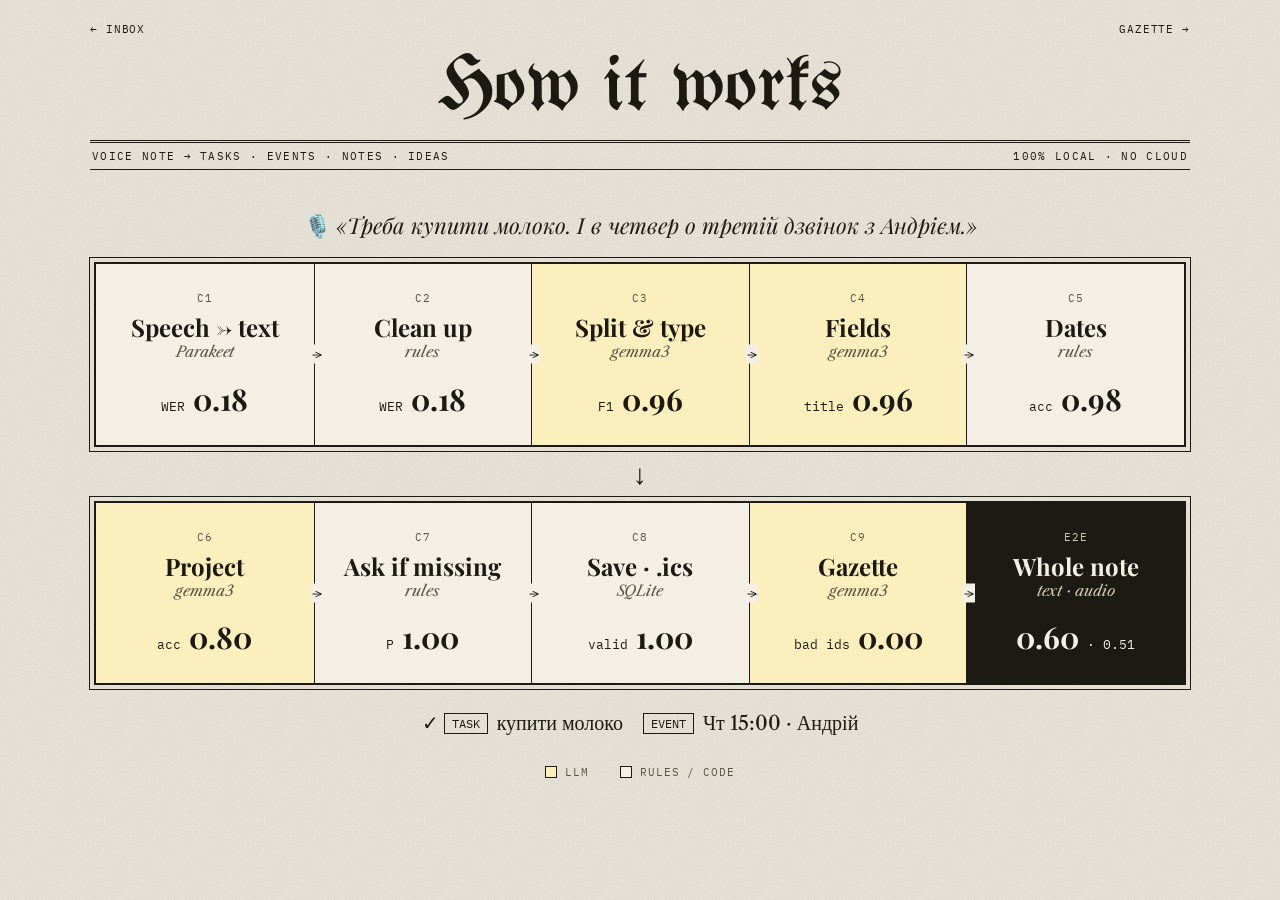
==== inbox/web/architecture.html @ c0250807 "first commit" ====
<!doctype html>
<html lang="en">
<head>
  <meta charset="utf-8">
  <meta name="viewport" content="width=device-width, initial-scale=1">
  <title>Voice Inbox Architecture</title>
  <link rel="preconnect" href="https://fonts.googleapis.com">
  <link rel="preconnect" href="https://fonts.gstatic.com" crossorigin>
  <link href="https://fonts.googleapis.com/css2?family=UnifrakturMaguntia&family=Playfair+Display:ital,wght@0,700;0,900;1,400;1,700&family=Libre+Caslon+Text:ital,wght@0,400;0,700;1,400&family=IBM+Plex+Mono:wght@400;500&display=swap" rel="stylesheet">
  <style>
    :root { --page: #ebe7dd; --paper: #f3efe5; --ink: #1d1a14; --faded: #5b5345; --line: rgba(29,26,20,.22); --sun: #ffe14d; }
    * { box-sizing: border-box; }
    body { margin: 0; background: var(--page); color: var(--ink); font-family: "Libre Caslon Text", Georgia, serif; -webkit-font-smoothing: antialiased; }
    body::before { content: ""; position: fixed; inset: 0; pointer-events: none; opacity: .55; mix-blend-mode: multiply;
      background-image: url("data:image/svg+xml;utf8,<svg xmlns='http://www.w3.org/2000/svg' width='160' height='160'><filter id='n'><feTurbulence type='fractalNoise' baseFrequency='.9' numOctaves='2' stitchTiles='stitch'/><feColorMatrix values='0 0 0 0 0.45  0 0 0 0 0.40  0 0 0 0 0.32  0 0 0 .35 0'/></filter><rect width='100%' height='100%' filter='url(%23n)'/></svg>"); }
    a { color: inherit; }
    .wrap { max-width: 1180px; margin: 0 auto; padding: 22px 40px 60px; position: relative; }
    .mono { font-family: "IBM Plex Mono", monospace; }
    .strip { display: flex; justify-content: space-between; font-family: "IBM Plex Mono", monospace; font-size: 11px; letter-spacing: .08em; text-transform: uppercase; color: var(--faded); }
    .strip a { text-decoration: none; color: var(--ink); }
    .masthead { font-family: "UnifrakturMaguntia", serif; font-weight: 400; font-size: clamp(40px, 6.5vw, 78px); text-align: center; margin: 14px 0 0; line-height: 1; }
    .dateline { border-top: 3px double var(--ink); border-bottom: 1px solid var(--ink); margin-top: 12px; padding: 6px 2px; display: flex; justify-content: space-between; font-family: "IBM Plex Mono", monospace; font-size: 11px; letter-spacing: .12em; text-transform: uppercase; }
    .kicker { font-family: "IBM Plex Mono", monospace; font-size: 11px; letter-spacing: .14em; text-transform: uppercase; color: var(--faded); }
    h1 { font-family: "Playfair Display", serif; font-weight: 900; font-size: clamp(30px, 4vw, 48px); line-height: 1.05; margin: 22px 0 8px; }
    .lede { font-size: 18px; line-height: 1.55; max-width: 860px; margin: 0 0 26px; }

    /* pipeline diagram */
    .flow { display: grid; grid-template-columns: repeat(5, 1fr); gap: 0; border: 2px solid var(--ink); outline: 1px solid var(--ink); outline-offset: 4px; background: var(--paper); margin: 10px 4px 0; }
    .stage { padding: 14px 14px 16px; border-left: 1px solid var(--ink); position: relative; cursor: pointer; transition: background .15s; }
    .stage:first-child { border-left: 0; }
    .stage:hover, .stage.on { background: #f8eebe; }
    .stage .n { font-family: "IBM Plex Mono", monospace; font-size: 11px; letter-spacing: .1em; color: var(--faded); }
    .stage h3 { font-family: "Playfair Display", serif; font-size: 21px; margin: 4px 0 4px; line-height: 1.1; }
    .stage .tool { font-style: italic; font-size: 13px; color: var(--faded); line-height: 1.35; min-height: 36px; }
    .stage .m { margin-top: 10px; font-family: "IBM Plex Mono", monospace; font-size: 12px; line-height: 1.6; }
    .stage .m b { font-size: 20px; font-family: "Playfair Display", serif; }
    .stage:not(:last-child)::after { content: "→"; position: absolute; right: -9px; top: 14px; background: var(--paper); font-size: 15px; z-index: 2; padding: 0 1px; }
    .tag { display: inline-block; font-family: "IBM Plex Mono", monospace; font-size: 10px; letter-spacing: .08em; text-transform: uppercase; border: 1px solid var(--ink); padding: 1px 5px; margin-top: 8px; }
    .tag.llm { background: var(--sun); }
    .row-label { font-family: "Playfair Display", serif; font-style: italic; font-size: 19px; margin: 34px 0 6px; }

    /* example walk-through */
    .grid { display: grid; grid-template-columns: 1.25fr 1fr; gap: 34px; margin-top: 34px; padding-top: 22px; border-top: 3px double var(--ink); }
    h2 { font-family: "Playfair Display", serif; font-size: 26px; margin: 0 0 4px; }
    .sub { font-style: italic; font-size: 14px; color: var(--faded); margin: 0 0 14px; padding-bottom: 10px; border-bottom: 1px solid var(--ink); }
    .say { font-family: "Playfair Display", serif; font-style: italic; font-size: 20px; line-height: 1.4; margin: 0 0 16px; }
    ol.trace { list-style: none; padding: 0; margin: 0; }
    ol.trace li { display: grid; grid-template-columns: 54px 1fr; gap: 12px; padding: 9px 0; border-top: 1px solid var(--line); font-size: 15px; line-height: 1.45; }
    ol.trace li.on { background: #f8eebe; }
    ol.trace .c { font-family: "IBM Plex Mono", monospace; font-size: 12px; font-weight: 500; padding-top: 2px; }
    code { font-family: "IBM Plex Mono", monospace; font-size: 12.5px; background: var(--paper); border: 1px solid var(--line); padding: 0 4px; }
    table { width: 100%; border-collapse: collapse; font-size: 14.5px; }
    th, td { text-align: left; padding: 6px 4px; border-bottom: 1px solid var(--line); }
    th { font-family: "IBM Plex Mono", monospace; font-size: 10.5px; letter-spacing: .08em; text-transform: uppercase; color: var(--faded); border-bottom: 1px solid var(--ink); }
    td.v { font-family: "IBM Plex Mono", monospace; text-align: right; }
    td.win { font-weight: 700; }
    .box { border: 2px solid var(--ink); outline: 1px solid var(--ink); outline-offset: 3px; padding: 14px 16px; margin-top: 26px; background: var(--paper); }
    .box h3 { font-family: "Playfair Display", serif; font-size: 19px; margin: 0 0 6px; text-align: center; }
    .box ul { margin: 0; padding-left: 18px; font-size: 14.5px; line-height: 1.55; }
    .colophon { border-top: 3px double var(--ink); margin-top: 34px; padding-top: 8px; display: flex; justify-content: space-between; font-family: "IBM Plex Mono", monospace; font-size: 10px; letter-spacing: .06em; text-transform: uppercase; color: var(--faded); }
    @media (max-width: 900px) {
      .wrap { padding: 16px; }
      .flow { grid-template-columns: 1fr 1fr; }
      .stage { border-left: 0; border-top: 1px solid var(--ink); }
      .stage::after { display: none; }
      .grid { grid-template-columns: 1fr; }
    }

    .pipe { margin-top: 40px; }
    .io { text-align: center; font-family: "Playfair Display", serif; font-size: 22px; margin: 0 0 22px; }
    .io.out { margin: 26px 0 0; font-family: "Libre Caslon Text", serif; font-size: 20px; }
    .pill { font-family: "IBM Plex Mono", monospace; font-size: 12px; text-transform: uppercase; border: 1px solid var(--ink); padding: 2px 7px; margin-right: 4px; vertical-align: 2px; }
    .down { text-align: center; font-size: 28px; margin: 10px 0; }
    .stage { padding: 22px 18px; text-align: center; cursor: default; }
    .stage h3 { font-size: 24px; margin: 8px 0 2px; }
    .stage .tool { min-height: 0; font-size: 15px; margin: 0; }
    .stage .m { font-size: 13px; margin-top: 12px; }
    .stage .m b { font-size: 30px; }
    .stage.llm { background: #fbf0bd; }
    .stage.e2e { background: var(--ink); color: var(--paper); }
    .stage.e2e .tool, .stage.e2e .n { color: #cfc6b4; }
    .stage:not(:last-child)::after { top: 50%; transform: translateY(-50%); }
    .stage.e2e::after { display: none; }
    .legend { text-align: center; font-family: "IBM Plex Mono", monospace; font-size: 11px; letter-spacing: .08em; text-transform: uppercase; color: var(--faded); margin-top: 30px; }
    .sw { display: inline-block; width: 12px; height: 12px; background: #fbf0bd; border: 1px solid var(--ink); vertical-align: -2px; }
    .sw.plain { background: var(--paper); }
  </style>
</head>
<body>
<div class="wrap">
  <div class="strip"><a href="/">← Inbox</a><a href="/gazette">Gazette →</a></div>
  <p class="masthead">How it works</p>
  <div class="dateline"><span>Voice note → tasks · events · notes · ideas</span><span>100% local · no cloud</span></div>

  <div class="pipe">
    <div class="io">🎙️ <i>«Треба купити молоко. І в четвер о третій дзвінок з Андрієм.»</i></div>
    <div class="flow">
      <div class="stage"><span class="n">C1</span><h3>Speech → text</h3><p class="tool">Parakeet</p><div class="m">WER <b>0.18</b></div></div>
      <div class="stage"><span class="n">C2</span><h3>Clean up</h3><p class="tool">rules</p><div class="m">WER <b>0.18</b></div></div>
      <div class="stage llm"><span class="n">C3</span><h3>Split &amp; type</h3><p class="tool">gemma3</p><div class="m">F1 <b>0.96</b></div></div>
      <div class="stage llm"><span class="n">C4</span><h3>Fields</h3><p class="tool">gemma3</p><div class="m">title <b>0.96</b></div></div>
      <div class="stage"><span class="n">C5</span><h3>Dates</h3><p class="tool">rules</p><div class="m">acc <b>0.98</b></div></div>
    </div>
    <div class="down">↓</div>
    <div class="flow">
      <div class="stage llm"><span class="n">C6</span><h3>Project</h3><p class="tool">gemma3</p><div class="m">acc <b>0.80</b></div></div>
      <div class="stage"><span class="n">C7</span><h3>Ask if missing</h3><p class="tool">rules</p><div class="m">P <b>1.00</b></div></div>
      <div class="stage"><span class="n">C8</span><h3>Save · .ics</h3><p class="tool">SQLite</p><div class="m">valid <b>1.00</b></div></div>
      <div class="stage llm"><span class="n">C9</span><h3>Gazette</h3><p class="tool">gemma3</p><div class="m">bad ids <b>0.00</b></div></div>
      <div class="stage e2e"><span class="n">E2E</span><h3>Whole note</h3><p class="tool">text · audio</p><div class="m"><b>0.60</b> · 0.51</div></div>
    </div>
    <div class="io out">✓ <span class="pill">task</span> купити молоко &nbsp;&nbsp; <span class="pill">event</span> Чт 15:00 · Андрій</div>
    <p class="legend"><span class="sw"></span> LLM &nbsp;&nbsp; <span class="sw plain"></span> rules / code</p>
  </div>
</div>
</body>
</html>
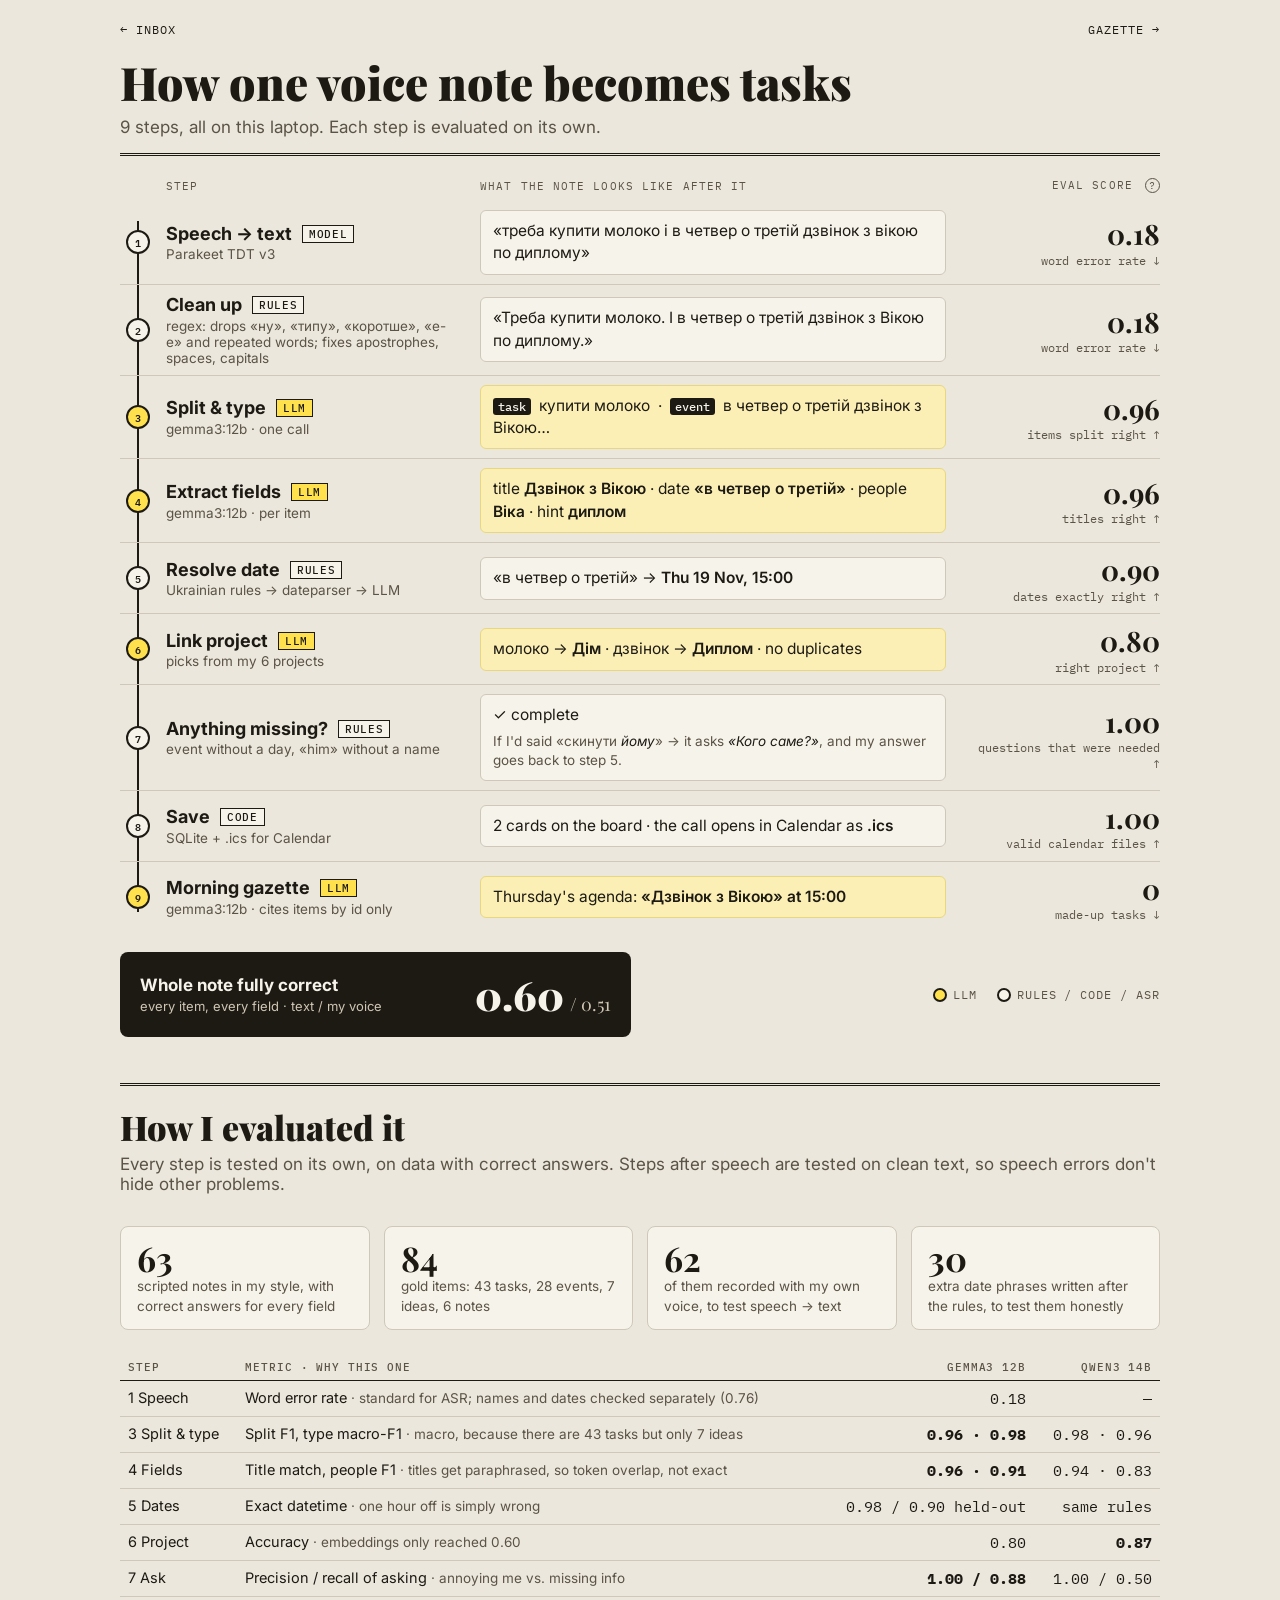
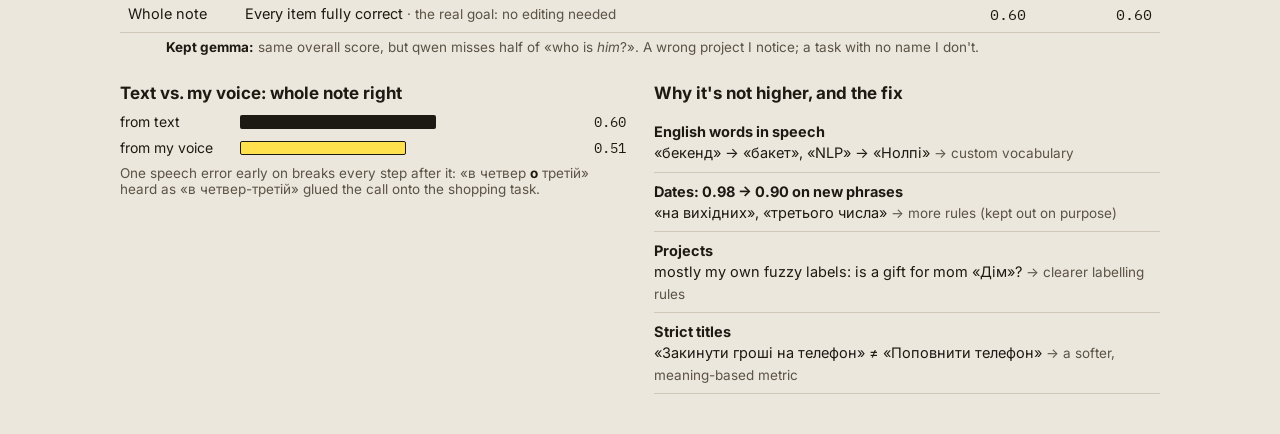
==== commit ab2502c6: "update readme and architecture page" ====
--- a/inbox/web/architecture.html
+++ b/inbox/web/architecture.html
@@ -6,111 +6,192 @@
   <title>Voice Inbox Architecture</title>
   <link rel="preconnect" href="https://fonts.googleapis.com">
   <link rel="preconnect" href="https://fonts.gstatic.com" crossorigin>
-  <link href="https://fonts.googleapis.com/css2?family=UnifrakturMaguntia&family=Playfair+Display:ital,wght@0,700;0,900;1,400;1,700&family=Libre+Caslon+Text:ital,wght@0,400;0,700;1,400&family=IBM+Plex+Mono:wght@400;500&display=swap" rel="stylesheet">
+  <link href="https://fonts.googleapis.com/css2?family=Playfair+Display:ital,wght@0,700;0,900;1,400&family=Inter:wght@400;500;600;700&family=IBM+Plex+Mono:wght@400;500&display=swap" rel="stylesheet">
   <style>
-    :root { --page: #ebe7dd; --paper: #f3efe5; --ink: #1d1a14; --faded: #5b5345; --line: rgba(29,26,20,.22); --sun: #ffe14d; }
+    :root { --page: #ebe7dd; --paper: #f6f3eb; --ink: #1d1a14; --grey: #5b5345; --line: #cfc8b8; --sun: #ffe14d; --llm: #fbefb5; }
     * { box-sizing: border-box; }
-    body { margin: 0; background: var(--page); color: var(--ink); font-family: "Libre Caslon Text", Georgia, serif; -webkit-font-smoothing: antialiased; }
-    body::before { content: ""; position: fixed; inset: 0; pointer-events: none; opacity: .55; mix-blend-mode: multiply;
-      background-image: url("data:image/svg+xml;utf8,<svg xmlns='http://www.w3.org/2000/svg' width='160' height='160'><filter id='n'><feTurbulence type='fractalNoise' baseFrequency='.9' numOctaves='2' stitchTiles='stitch'/><feColorMatrix values='0 0 0 0 0.45  0 0 0 0 0.40  0 0 0 0 0.32  0 0 0 .35 0'/></filter><rect width='100%' height='100%' filter='url(%23n)'/></svg>"); }
+    body { margin: 0; background: var(--page); color: var(--ink); font-family: Inter, system-ui, sans-serif; -webkit-font-smoothing: antialiased; }
     a { color: inherit; }
-    .wrap { max-width: 1180px; margin: 0 auto; padding: 22px 40px 60px; position: relative; }
-    .mono { font-family: "IBM Plex Mono", monospace; }
-    .strip { display: flex; justify-content: space-between; font-family: "IBM Plex Mono", monospace; font-size: 11px; letter-spacing: .08em; text-transform: uppercase; color: var(--faded); }
-    .strip a { text-decoration: none; color: var(--ink); }
-    .masthead { font-family: "UnifrakturMaguntia", serif; font-weight: 400; font-size: clamp(40px, 6.5vw, 78px); text-align: center; margin: 14px 0 0; line-height: 1; }
-    .dateline { border-top: 3px double var(--ink); border-bottom: 1px solid var(--ink); margin-top: 12px; padding: 6px 2px; display: flex; justify-content: space-between; font-family: "IBM Plex Mono", monospace; font-size: 11px; letter-spacing: .12em; text-transform: uppercase; }
-    .kicker { font-family: "IBM Plex Mono", monospace; font-size: 11px; letter-spacing: .14em; text-transform: uppercase; color: var(--faded); }
-    h1 { font-family: "Playfair Display", serif; font-weight: 900; font-size: clamp(30px, 4vw, 48px); line-height: 1.05; margin: 22px 0 8px; }
-    .lede { font-size: 18px; line-height: 1.55; max-width: 860px; margin: 0 0 26px; }
+    .wrap { max-width: 1120px; margin: 0 auto; padding: 22px 40px 40px; }
+    .top { display: flex; justify-content: space-between; font-family: "IBM Plex Mono", monospace; font-size: 12px; letter-spacing: .08em; text-transform: uppercase; }
+    .top a { text-decoration: none; }
+    h1 { font-family: "Playfair Display", serif; font-weight: 900; font-size: 46px; margin: 14px 0 4px; }
+    .norag { color: var(--ink); background: var(--sun); padding: 0 5px; margin-left: 6px; }
+    .sub { font-size: 17px; color: var(--grey); margin: 0 0 22px; padding-bottom: 16px; border-bottom: 3px double var(--ink); }
 
-    /* pipeline diagram */
-    .flow { display: grid; grid-template-columns: repeat(5, 1fr); gap: 0; border: 2px solid var(--ink); outline: 1px solid var(--ink); outline-offset: 4px; background: var(--paper); margin: 10px 4px 0; }
-    .stage { padding: 14px 14px 16px; border-left: 1px solid var(--ink); position: relative; cursor: pointer; transition: background .15s; }
-    .stage:first-child { border-left: 0; }
-    .stage:hover, .stage.on { background: #f8eebe; }
-    .stage .n { font-family: "IBM Plex Mono", monospace; font-size: 11px; letter-spacing: .1em; color: var(--faded); }
-    .stage h3 { font-family: "Playfair Display", serif; font-size: 21px; margin: 4px 0 4px; line-height: 1.1; }
-    .stage .tool { font-style: italic; font-size: 13px; color: var(--faded); line-height: 1.35; min-height: 36px; }
-    .stage .m { margin-top: 10px; font-family: "IBM Plex Mono", monospace; font-size: 12px; line-height: 1.6; }
-    .stage .m b { font-size: 20px; font-family: "Playfair Display", serif; }
-    .stage:not(:last-child)::after { content: "→"; position: absolute; right: -9px; top: 14px; background: var(--paper); font-size: 15px; z-index: 2; padding: 0 1px; }
-    .tag { display: inline-block; font-family: "IBM Plex Mono", monospace; font-size: 10px; letter-spacing: .08em; text-transform: uppercase; border: 1px solid var(--ink); padding: 1px 5px; margin-top: 8px; }
-    .tag.llm { background: var(--sun); }
-    .row-label { font-family: "Playfair Display", serif; font-style: italic; font-size: 19px; margin: 34px 0 6px; }
+    .head, .row { display: grid; grid-template-columns: 290px 1fr 190px; gap: 0 24px; align-items: center; }
+    .head { font-family: "IBM Plex Mono", monospace; font-size: 11px; letter-spacing: .1em; text-transform: uppercase; color: var(--grey); padding: 0 0 8px 46px; }
+    .head span:last-child { text-align: right; }
+    .steps { position: relative; }
+    .steps::before { content: ""; position: absolute; left: 17px; top: 20px; bottom: 20px; width: 2px; background: var(--ink); }
+    .row { position: relative; padding: 9px 0 9px 46px; }
+    .row + .row { border-top: 1px solid var(--line); }
+    .dot { position: absolute; left: 6px; top: 50%; transform: translateY(-50%); width: 24px; height: 24px; border-radius: 50%; background: var(--paper); border: 2px solid var(--ink); font: 600 10px "IBM Plex Mono", monospace; display: grid; place-items: center; }
+    .row.llm .dot { background: var(--sun); }
+    .name { font-weight: 700; font-size: 18px; line-height: 1.2; }
+    .how { font-size: 13.5px; color: var(--grey); margin-top: 2px; }
+    .chip { display: inline-block; font: 500 10.5px "IBM Plex Mono", monospace; letter-spacing: .06em; text-transform: uppercase; padding: 1px 6px; border: 1px solid var(--ink); margin-left: 6px; vertical-align: 2px; background: var(--paper); }
+    .row.llm .chip { background: var(--sun); }
+    .out { background: var(--paper); border: 1px solid var(--line); border-radius: 6px; padding: 9px 12px; font-size: 15.5px; line-height: 1.45; }
+    .row.llm .out { background: var(--llm); border-color: #e9d77f; }
+    .out code { font: 500 12px "IBM Plex Mono", monospace; background: var(--ink); color: var(--paper); padding: 1px 5px; border-radius: 3px; margin-right: 4px; }
+    .out b { font-weight: 600; }
+    .score { text-align: right; font-family: "IBM Plex Mono", monospace; font-size: 12px; color: var(--grey); line-height: 1.3; }
+    .score b { display: block; font-family: "Playfair Display", serif; font-size: 28px; color: var(--ink); }
+    .ask { font-size: 13.5px; color: var(--grey); margin-top: 5px; }
+    .ask i { color: var(--ink); }
 
-    /* example walk-through */
-    .grid { display: grid; grid-template-columns: 1.25fr 1fr; gap: 34px; margin-top: 34px; padding-top: 22px; border-top: 3px double var(--ink); }
-    h2 { font-family: "Playfair Display", serif; font-size: 26px; margin: 0 0 4px; }
-    .sub { font-style: italic; font-size: 14px; color: var(--faded); margin: 0 0 14px; padding-bottom: 10px; border-bottom: 1px solid var(--ink); }
-    .say { font-family: "Playfair Display", serif; font-style: italic; font-size: 20px; line-height: 1.4; margin: 0 0 16px; }
-    ol.trace { list-style: none; padding: 0; margin: 0; }
-    ol.trace li { display: grid; grid-template-columns: 54px 1fr; gap: 12px; padding: 9px 0; border-top: 1px solid var(--line); font-size: 15px; line-height: 1.45; }
-    ol.trace li.on { background: #f8eebe; }
-    ol.trace .c { font-family: "IBM Plex Mono", monospace; font-size: 12px; font-weight: 500; padding-top: 2px; }
-    code { font-family: "IBM Plex Mono", monospace; font-size: 12.5px; background: var(--paper); border: 1px solid var(--line); padding: 0 4px; }
-    table { width: 100%; border-collapse: collapse; font-size: 14.5px; }
-    th, td { text-align: left; padding: 6px 4px; border-bottom: 1px solid var(--line); }
-    th { font-family: "IBM Plex Mono", monospace; font-size: 10.5px; letter-spacing: .08em; text-transform: uppercase; color: var(--faded); border-bottom: 1px solid var(--ink); }
-    td.v { font-family: "IBM Plex Mono", monospace; text-align: right; }
-    td.win { font-weight: 700; }
-    .box { border: 2px solid var(--ink); outline: 1px solid var(--ink); outline-offset: 3px; padding: 14px 16px; margin-top: 26px; background: var(--paper); }
-    .box h3 { font-family: "Playfair Display", serif; font-size: 19px; margin: 0 0 6px; text-align: center; }
-    .box ul { margin: 0; padding-left: 18px; font-size: 14.5px; line-height: 1.55; }
-    .colophon { border-top: 3px double var(--ink); margin-top: 34px; padding-top: 8px; display: flex; justify-content: space-between; font-family: "IBM Plex Mono", monospace; font-size: 10px; letter-spacing: .06em; text-transform: uppercase; color: var(--faded); }
-    @media (max-width: 900px) {
+    .q { display: inline-grid; place-items: center; width: 15px; height: 15px; border: 1px solid var(--grey); border-radius: 50%; font-size: 10px; cursor: help; margin-left: 4px; }
+    .note-score { font-size: 13.5px; color: var(--grey); margin: 6px 0 0 46px; }
+    .note-score b { color: var(--ink); }
+    h2 { font-family: "Playfair Display", serif; font-weight: 900; font-size: 34px; margin: 46px 0 4px; padding-top: 18px; border-top: 3px double var(--ink); }
+    .tiles { display: grid; grid-template-columns: repeat(4, 1fr); gap: 14px; margin: 16px 0 24px; }
+    .tile { background: var(--paper); border: 1px solid var(--line); border-radius: 8px; padding: 14px 16px; }
+    .tile b { display: block; font-family: "Playfair Display", serif; font-size: 34px; line-height: 1; }
+    .tile span { font-size: 13.5px; color: var(--grey); }
+    table.ev { width: 100%; border-collapse: collapse; font-size: 14.5px; }
+    .ev th { text-align: left; font: 500 11px "IBM Plex Mono", monospace; letter-spacing: .08em; text-transform: uppercase; color: var(--grey); padding: 6px 8px; border-bottom: 1px solid var(--ink); }
+    .ev td { padding: 8px; border-bottom: 1px solid var(--line); vertical-align: top; }
+    .ev td.n { font-family: "IBM Plex Mono", monospace; text-align: right; white-space: nowrap; }
+    .ev th.n { text-align: right; }
+    .ev td.w { font-weight: 700; }
+    .ev .why { color: var(--grey); font-size: 13.5px; }
+    .two { display: grid; grid-template-columns: 1fr 1fr; gap: 28px; margin-top: 28px; }
+    h3 { font-size: 17px; margin: 0 0 10px; }
+    .bar { display: grid; grid-template-columns: 110px 1fr 50px; gap: 10px; align-items: center; margin: 8px 0; font-size: 14px; }
+    .bar i { display: block; height: 14px; background: var(--ink); border-radius: 2px; }
+    .bar i.v { background: var(--sun); border: 1px solid var(--ink); }
+    .bar .n { font-family: "IBM Plex Mono", monospace; text-align: right; }
+    ul.fails { margin: 0; padding: 0; list-style: none; }
+    .fails li { padding: 8px 0; border-bottom: 1px solid var(--line); font-size: 14.5px; line-height: 1.45; }
+    .fails li b { display: block; }
+    .fails .fix { color: var(--grey); font-size: 13.5px; }
+    .final { display: grid; grid-template-columns: 1fr 1fr; gap: 18px; margin-top: 20px; }
+    .e2e { background: var(--ink); color: var(--paper); border-radius: 8px; padding: 16px 20px; display: flex; justify-content: space-between; align-items: center; }
+    .e2e .t { font-weight: 700; font-size: 17px; }
+    .e2e .d { font-size: 13px; color: #cfc6b4; margin-top: 3px; }
+    .e2e .n { font-family: "Playfair Display", serif; font-size: 40px; font-weight: 900; }
+    .e2e .n small { font-size: 18px; font-weight: 400; color: #cfc6b4; margin-left: 6px; }
+    .legend { display: flex; gap: 20px; align-items: center; justify-content: flex-end; font: 12px "IBM Plex Mono", monospace; text-transform: uppercase; letter-spacing: .08em; color: var(--grey); }
+    .sw { display: inline-block; width: 14px; height: 14px; border-radius: 50%; border: 2px solid var(--ink); vertical-align: -3px; margin-right: 6px; background: var(--paper); }
+    .sw.y { background: var(--sun); }
+    @media (max-width: 860px) {
       .wrap { padding: 16px; }
-      .flow { grid-template-columns: 1fr 1fr; }
-      .stage { border-left: 0; border-top: 1px solid var(--ink); }
-      .stage::after { display: none; }
-      .grid { grid-template-columns: 1fr; }
+      .head { display: none; }
+      .row { grid-template-columns: 1fr; gap: 6px; }
+      .score { text-align: left; }
+      .score b { display: inline; font-size: 20px; margin-right: 6px; }
+      .final, .two { grid-template-columns: 1fr; }
+      .tiles { grid-template-columns: 1fr 1fr; }
     }
-
-    .pipe { margin-top: 40px; }
-    .io { text-align: center; font-family: "Playfair Display", serif; font-size: 22px; margin: 0 0 22px; }
-    .io.out { margin: 26px 0 0; font-family: "Libre Caslon Text", serif; font-size: 20px; }
-    .pill { font-family: "IBM Plex Mono", monospace; font-size: 12px; text-transform: uppercase; border: 1px solid var(--ink); padding: 2px 7px; margin-right: 4px; vertical-align: 2px; }
-    .down { text-align: center; font-size: 28px; margin: 10px 0; }
-    .stage { padding: 22px 18px; text-align: center; cursor: default; }
-    .stage h3 { font-size: 24px; margin: 8px 0 2px; }
-    .stage .tool { min-height: 0; font-size: 15px; margin: 0; }
-    .stage .m { font-size: 13px; margin-top: 12px; }
-    .stage .m b { font-size: 30px; }
-    .stage.llm { background: #fbf0bd; }
-    .stage.e2e { background: var(--ink); color: var(--paper); }
-    .stage.e2e .tool, .stage.e2e .n { color: #cfc6b4; }
-    .stage:not(:last-child)::after { top: 50%; transform: translateY(-50%); }
-    .stage.e2e::after { display: none; }
-    .legend { text-align: center; font-family: "IBM Plex Mono", monospace; font-size: 11px; letter-spacing: .08em; text-transform: uppercase; color: var(--faded); margin-top: 30px; }
-    .sw { display: inline-block; width: 12px; height: 12px; background: #fbf0bd; border: 1px solid var(--ink); vertical-align: -2px; }
-    .sw.plain { background: var(--paper); }
   </style>
 </head>
 <body>
 <div class="wrap">
-  <div class="strip"><a href="/">← Inbox</a><a href="/gazette">Gazette →</a></div>
-  <p class="masthead">How it works</p>
-  <div class="dateline"><span>Voice note → tasks · events · notes · ideas</span><span>100% local · no cloud</span></div>
+  <div class="top"><a href="/">← Inbox</a><a href="/gazette">Gazette →</a></div>
+  <h1>How one voice note becomes tasks</h1>
+  <p class="sub">9 steps, all on this laptop. Each step is evaluated on its own.</p>
 
-  <div class="pipe">
-    <div class="io">🎙️ <i>«Треба купити молоко. І в четвер о третій дзвінок з Андрієм.»</i></div>
-    <div class="flow">
-      <div class="stage"><span class="n">C1</span><h3>Speech → text</h3><p class="tool">Parakeet</p><div class="m">WER <b>0.18</b></div></div>
-      <div class="stage"><span class="n">C2</span><h3>Clean up</h3><p class="tool">rules</p><div class="m">WER <b>0.18</b></div></div>
-      <div class="stage llm"><span class="n">C3</span><h3>Split &amp; type</h3><p class="tool">gemma3</p><div class="m">F1 <b>0.96</b></div></div>
-      <div class="stage llm"><span class="n">C4</span><h3>Fields</h3><p class="tool">gemma3</p><div class="m">title <b>0.96</b></div></div>
-      <div class="stage"><span class="n">C5</span><h3>Dates</h3><p class="tool">rules</p><div class="m">acc <b>0.98</b></div></div>
+  <div class="head"><span>Step</span><span>What the note looks like after it</span><span>Eval score <span class="q" title="Each step has its own test on 63 notes with correct answers. This is that test's main number. ↑ higher is better, ↓ lower is better.">?</span></span></div>
+  <div class="steps">
+    <div class="row">
+      <span class="dot">1</span>
+      <div><div class="name">Speech → text <span class="chip">model</span></div><div class="how">Parakeet TDT v3</div></div>
+      <div class="out">«треба купити молоко і в четвер о третій дзвінок з вікою по диплому»</div>
+      <div class="score"><b>0.18</b>word error rate ↓</div>
     </div>
-    <div class="down">↓</div>
-    <div class="flow">
-      <div class="stage llm"><span class="n">C6</span><h3>Project</h3><p class="tool">gemma3</p><div class="m">acc <b>0.80</b></div></div>
-      <div class="stage"><span class="n">C7</span><h3>Ask if missing</h3><p class="tool">rules</p><div class="m">P <b>1.00</b></div></div>
-      <div class="stage"><span class="n">C8</span><h3>Save · .ics</h3><p class="tool">SQLite</p><div class="m">valid <b>1.00</b></div></div>
-      <div class="stage llm"><span class="n">C9</span><h3>Gazette</h3><p class="tool">gemma3</p><div class="m">bad ids <b>0.00</b></div></div>
-      <div class="stage e2e"><span class="n">E2E</span><h3>Whole note</h3><p class="tool">text · audio</p><div class="m"><b>0.60</b> · 0.51</div></div>
+    <div class="row">
+      <span class="dot">2</span>
+      <div><div class="name">Clean up <span class="chip">rules</span></div><div class="how">regex: drops «ну», «типу», «коротше», «е-е» and repeated words; fixes apostrophes, spaces, capitals</div></div>
+      <div class="out">«Треба купити молоко. І в четвер о третій дзвінок з Вікою по диплому.»</div>
+      <div class="score"><b>0.18</b>word error rate ↓</div>
     </div>
-    <div class="io out">✓ <span class="pill">task</span> купити молоко &nbsp;&nbsp; <span class="pill">event</span> Чт 15:00 · Андрій</div>
-    <p class="legend"><span class="sw"></span> LLM &nbsp;&nbsp; <span class="sw plain"></span> rules / code</p>
+    <div class="row llm">
+      <span class="dot">3</span>
+      <div><div class="name">Split &amp; type <span class="chip">LLM</span></div><div class="how">gemma3:12b · one call</div></div>
+      <div class="out"><code>task</code> купити молоко &nbsp;·&nbsp; <code>event</code> в четвер о третій дзвінок з Вікою…</div>
+      <div class="score"><b>0.96</b>items split right ↑</div>
+    </div>
+    <div class="row llm">
+      <span class="dot">4</span>
+      <div><div class="name">Extract fields <span class="chip">LLM</span></div><div class="how">gemma3:12b · per item</div></div>
+      <div class="out">title <b>Дзвінок з Вікою</b> · date <b>«в четвер о третій»</b> · people <b>Віка</b> · hint <b>диплом</b></div>
+      <div class="score"><b>0.96</b>titles right ↑</div>
+    </div>
+    <div class="row">
+      <span class="dot">5</span>
+      <div><div class="name">Resolve date <span class="chip">rules</span></div><div class="how">Ukrainian rules → dateparser → LLM</div></div>
+      <div class="out">«в четвер о третій» → <b>Thu 19 Nov, 15:00</b></div>
+      <div class="score"><b>0.90</b>dates exactly right ↑</div>
+    </div>
+    <div class="row llm">
+      <span class="dot">6</span>
+      <div><div class="name">Link project <span class="chip">LLM</span></div><div class="how">picks from my 6 projects</div></div>
+      <div class="out">молоко → <b>Дім</b> · дзвінок → <b>Диплом</b> · no duplicates</div>
+      <div class="score"><b>0.80</b>right project ↑</div>
+    </div>
+    <div class="row">
+      <span class="dot">7</span>
+      <div><div class="name">Anything missing? <span class="chip">rules</span></div><div class="how">event without a day, «him» without a name</div></div>
+      <div class="out">✓ complete
+        <div class="ask">If I'd said «скинути <i>йому</i>» → it asks <i>«Кого саме?»</i>, and my answer goes back to step 5.</div></div>
+      <div class="score"><b>1.00</b>questions that were needed ↑</div>
+    </div>
+    <div class="row">
+      <span class="dot">8</span>
+      <div><div class="name">Save <span class="chip">code</span></div><div class="how">SQLite + .ics for Calendar</div></div>
+      <div class="out">2 cards on the board · the call opens in Calendar as <b>.ics</b></div>
+      <div class="score"><b>1.00</b>valid calendar files ↑</div>
+    </div>
+    <div class="row llm">
+      <span class="dot">9</span>
+      <div><div class="name">Morning gazette <span class="chip">LLM</span></div><div class="how">gemma3:12b · cites items by id only</div></div>
+      <div class="out">Thursday's agenda: <b>«Дзвінок з Вікою» at 15:00</b></div>
+      <div class="score"><b>0</b>made-up tasks ↓</div>
+    </div>
+  </div>
+
+  <div class="final">
+    <div class="e2e"><div><div class="t">Whole note fully correct</div><div class="d">every item, every field · text / my voice</div></div><div class="n">0.60<small>/ 0.51</small></div></div>
+    <div class="legend"><span><span class="sw y"></span>LLM</span><span><span class="sw"></span>rules / code / ASR</span></div>
+  </div>
+  <h2>How I evaluated it</h2>
+  <p class="sub" style="border:0;margin-bottom:0">Every step is tested on its own, on data with correct answers. Steps after speech are tested on clean text, so speech errors don't hide other problems.</p>
+  <div class="tiles">
+    <div class="tile"><b>63</b><span>scripted notes in my style, with correct answers for every field</span></div>
+    <div class="tile"><b>84</b><span>gold items: 43 tasks, 28 events, 7 ideas, 6 notes</span></div>
+    <div class="tile"><b>62</b><span>of them recorded with my own voice, to test speech → text</span></div>
+    <div class="tile"><b>30</b><span>extra date phrases written after the rules, to test them honestly</span></div>
+  </div>
+
+  <table class="ev">
+    <tr><th>Step</th><th>Metric · why this one</th><th class="n">gemma3 12b</th><th class="n">qwen3 14b</th></tr>
+    <tr><td>1 Speech</td><td>Word error rate <span class="why">· standard for ASR; names and dates checked separately (0.76)</span></td><td class="n">0.18</td><td class="n">—</td></tr>
+    <tr><td>3 Split &amp; type</td><td>Split F1, type macro-F1 <span class="why">· macro, because there are 43 tasks but only 7 ideas</span></td><td class="n w">0.96 · 0.98</td><td class="n">0.98 · 0.96</td></tr>
+    <tr><td>4 Fields</td><td>Title match, people F1 <span class="why">· titles get paraphrased, so token overlap, not exact</span></td><td class="n w">0.96 · 0.91</td><td class="n">0.94 · 0.83</td></tr>
+    <tr><td>5 Dates</td><td>Exact datetime <span class="why">· one hour off is simply wrong</span></td><td class="n">0.98 / 0.90 held-out</td><td class="n">same rules</td></tr>
+    <tr><td>6 Project</td><td>Accuracy <span class="why">· embeddings only reached 0.60</span></td><td class="n">0.80</td><td class="n w">0.87</td></tr>
+    <tr><td>7 Ask</td><td>Precision / recall of asking <span class="why">· annoying me vs. missing info</span></td><td class="n w">1.00 / 0.88</td><td class="n">1.00 / 0.50</td></tr>
+    <tr><td>Whole note</td><td>Every item fully correct <span class="why">· the real goal: no editing needed</span></td><td class="n">0.60</td><td class="n">0.60</td></tr>
+  </table>
+  <p class="note-score"><b>Kept gemma:</b> same overall score, but qwen misses half of «who is <i>him</i>?». A wrong project I notice; a task with no name I don't.</p>
+
+  <div class="two">
+    <div>
+      <h3>Text vs. my voice: whole note right</h3>
+      <div class="bar"><span>from text</span><i style="width:60%"></i><span class="n">0.60</span></div>
+      <div class="bar"><span>from my voice</span><i class="v" style="width:51%"></i><span class="n">0.51</span></div>
+      <p class="note-score" style="margin-left:0">One speech error early on breaks every step after it: «в четвер <b>о</b> третій» heard as «в четвер-третій» glued the call onto the shopping task.</p>
+    </div>
+    <div>
+      <h3>Why it's not higher, and the fix</h3>
+      <ul class="fails">
+        <li><b>English words in speech</b>«бекенд» → «бакет», «NLP» → «Нолпі» <span class="fix">→ custom vocabulary</span></li>
+        <li><b>Dates: 0.98 → 0.90 on new phrases</b>«на вихідних», «третього числа» <span class="fix">→ more rules (kept out on purpose)</span></li>
+        <li><b>Projects</b>mostly my own fuzzy labels: is a gift for mom «Дім»? <span class="fix">→ clearer labelling rules</span></li>
+        <li><b>Strict titles</b>«Закинути гроші на телефон» ≠ «Поповнити телефон» <span class="fix">→ a softer, meaning-based metric</span></li>
+      </ul>
+    </div>
   </div>
 </div>
 </body>
